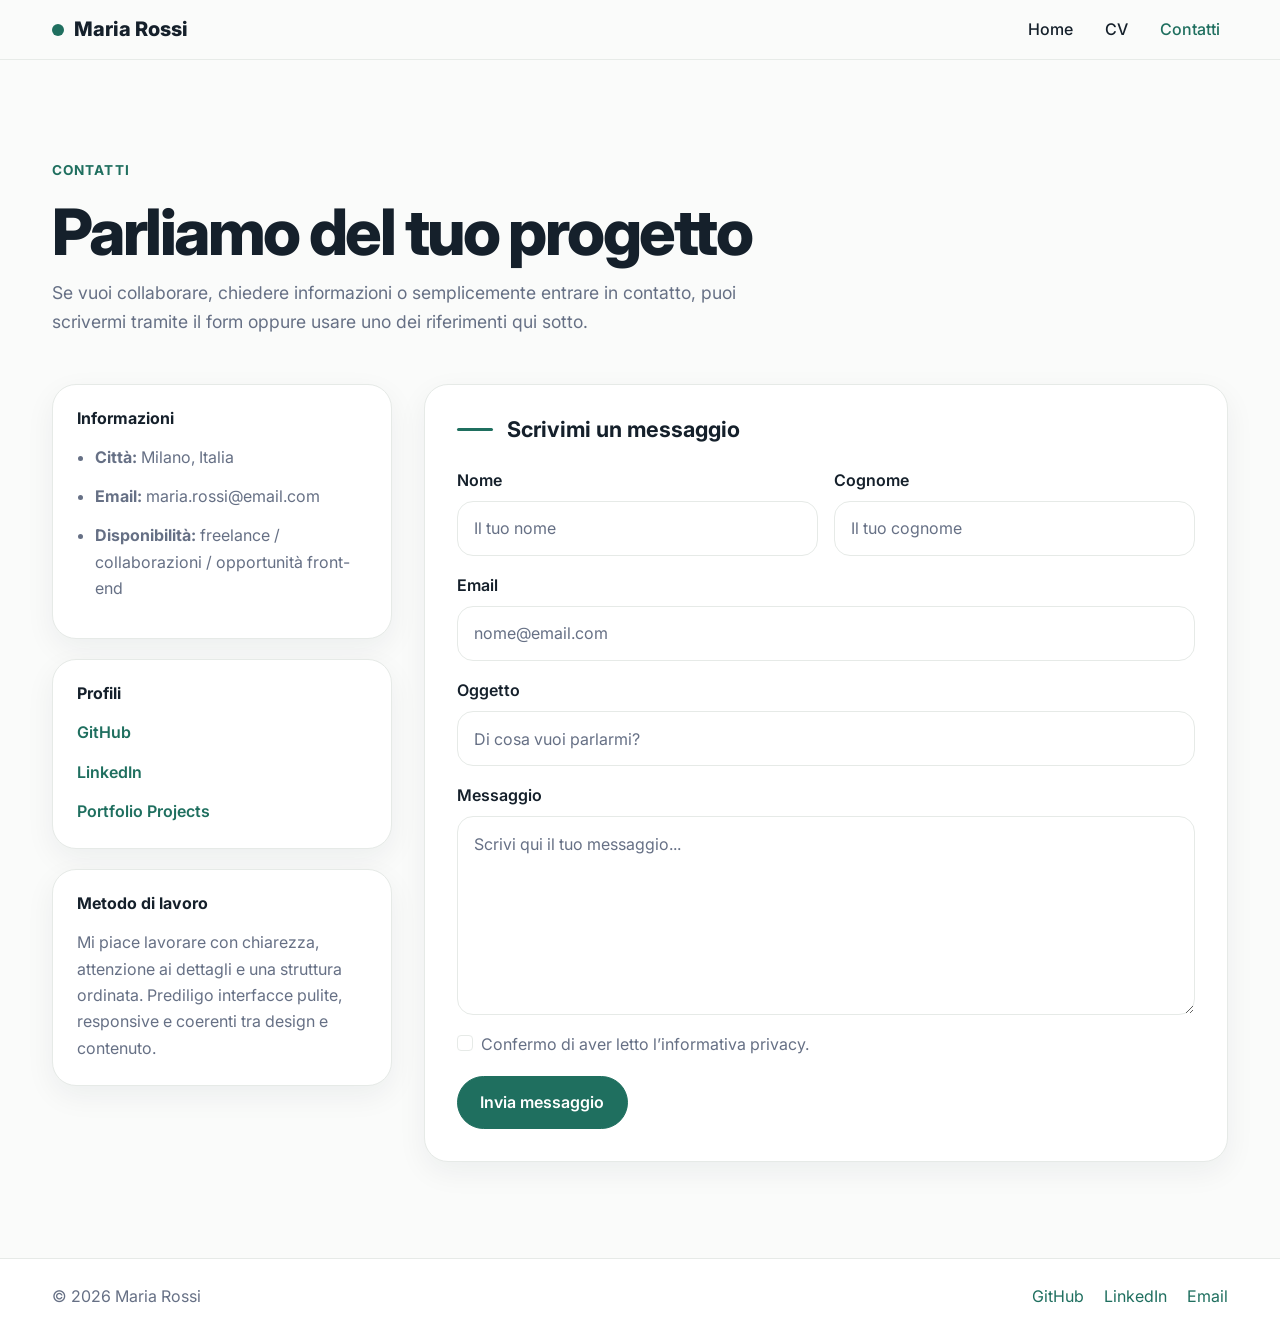
==== contatti.html @ 24f45745 "first commit" ====
<!DOCTYPE html>
<html lang="it">
<head>
  <meta charset="UTF-8" />
  <meta name="viewport" content="width=device-width, initial-scale=1.0" />

  <title>Maria Rossi | Contatti</title>
  <meta
    name="description"
    content="Contatta Maria Rossi, frontend developer specializzata in interfacce responsive, pulite e curate nei dettagli."
  />

  <link rel="icon" href="assets/icons/favicon.ico" />

  <!-- Font -->
  <link rel="preconnect" href="https://fonts.googleapis.com" />
  <link rel="preconnect" href="https://fonts.gstatic.com" crossorigin />
  <link
    href="https://fonts.googleapis.com/css2?family=Inter:wght@400;500;600;700;800&display=swap"
    rel="stylesheet"
  />

  <!-- Bootstrap -->
  <link
    href="https://cdn.jsdelivr.net/npm/bootstrap@5.3.3/dist/css/bootstrap.min.css"
    rel="stylesheet"
  />

  <link rel="stylesheet" href="assets/css/main.css" />
</head>
<body>

  <header>
    <nav class="navbar navbar-expand-lg sticky-top custom-navbar">
      <div class="container">
        <a class="navbar-brand brand-mark" href="index.html">
          <span class="brand-dot"></span>
          Maria Rossi
        </a>

        <button
          class="navbar-toggler"
          type="button"
          data-bs-toggle="collapse"
          data-bs-target="#mainNavbar"
          aria-controls="mainNavbar"
          aria-expanded="false"
          aria-label="Apri il menu"
        >
          <span class="navbar-toggler-icon"></span>
        </button>

        <div class="collapse navbar-collapse" id="mainNavbar">
          <ul class="navbar-nav ms-auto align-items-lg-center">
            <li class="nav-item">
              <a class="nav-link" href="index.html">Home</a>
            </li>
            <li class="nav-item">
              <a class="nav-link" href="cv.html">CV</a>
            </li>
            <li class="nav-item">
              <a class="nav-link active" href="contatti.html">Contatti</a>
            </li>
          </ul>
        </div>
      </div>
    </nav>
  </header>

  <main class="contact-page section-space">
    <div class="container">
      <div class="contact-intro">
        <span class="section-eyebrow">Contatti</span>
        <h1 class="contact-main-title mt-3">Parliamo del tuo progetto</h1>
        <p class="contact-subtitle">
          Se vuoi collaborare, chiedere informazioni o semplicemente entrare in contatto,
          puoi scrivermi tramite il form oppure usare uno dei riferimenti qui sotto.
        </p>
      </div>

      <div class="contact-layout">
        <!-- INFO -->
        <aside class="contact-sidebar">
          <section class="contact-card">
            <h2>Informazioni</h2>
            <ul class="contact-info-list">
              <li><strong>Città:</strong> Milano, Italia</li>
              <li><strong>Email:</strong> maria.rossi@email.com</li>
              <li><strong>Disponibilità:</strong> freelance / collaborazioni / opportunità front-end</li>
            </ul>
          </section>

          <section class="contact-card">
            <h2>Profili</h2>
            <div class="contact-links-list">
              <a href="#">GitHub</a>
              <a href="#">LinkedIn</a>
              <a href="#">Portfolio Projects</a>
            </div>
          </section>

          <section class="contact-card">
            <h2>Metodo di lavoro</h2>
            <p>
              Mi piace lavorare con chiarezza, attenzione ai dettagli e una struttura ordinata.
              Prediligo interfacce pulite, responsive e coerenti tra design e contenuto.
            </p>
          </section>
        </aside>

        <!-- FORM -->
        <section class="contact-form-card">
          <div class="contact-form-header">
            <span class="contact-form-line"></span>
            <h2>Scrivimi un messaggio</h2>
          </div>

          <form action="#" method="post" class="custom-contact-form">
            <div class="row g-3">
              <div class="col-12 col-md-6">
                <label for="nome" class="form-label">Nome</label>
                <input
                  type="text"
                  id="nome"
                  name="nome"
                  class="form-control custom-input"
                  placeholder="Il tuo nome"
                  required
                />
              </div>

              <div class="col-12 col-md-6">
                <label for="cognome" class="form-label">Cognome</label>
                <input
                  type="text"
                  id="cognome"
                  name="cognome"
                  class="form-control custom-input"
                  placeholder="Il tuo cognome"
                  required
                />
              </div>

              <div class="col-12">
                <label for="email" class="form-label">Email</label>
                <input
                  type="email"
                  id="email"
                  name="email"
                  class="form-control custom-input"
                  placeholder="nome@email.com"
                  required
                />
              </div>

              <div class="col-12">
                <label for="oggetto" class="form-label">Oggetto</label>
                <input
                  type="text"
                  id="oggetto"
                  name="oggetto"
                  class="form-control custom-input"
                  placeholder="Di cosa vuoi parlarmi?"
                />
              </div>

              <div class="col-12">
                <label for="messaggio" class="form-label">Messaggio</label>
                <textarea
                  id="messaggio"
                  name="messaggio"
                  rows="7"
                  class="form-control custom-input custom-textarea"
                  placeholder="Scrivi qui il tuo messaggio..."
                  required
                ></textarea>
              </div>

              <div class="col-12">
                <div class="form-check custom-check">
                  <input
                    class="form-check-input"
                    type="checkbox"
                    id="privacy"
                    required
                  />
                  <label class="form-check-label" for="privacy">
                    Confermo di aver letto l’informativa privacy.
                  </label>
                </div>
              </div>

              <div class="col-12">
                <button type="submit" class="btn btn-main">Invia messaggio</button>
              </div>
            </div>
          </form>
        </section>
      </div>
    </div>
  </main>

  <footer class="site-footer">
    <div class="container footer-inner">
      <p>© 2026 Maria Rossi</p>

      <div class="footer-links">
        <a href="#">GitHub</a>
        <a href="#">LinkedIn</a>
        <a href="contatti.html">Email</a>
      </div>
    </div>
  </footer>

  <script src="https://cdn.jsdelivr.net/npm/bootstrap@5.3.3/dist/js/bootstrap.bundle.min.js"></script>
</body>
</html>
---- assets/css/main.css ----
@charset "UTF-8";
html {
  scroll-behavior: smooth;
}

body {
  font-family: "Inter", Arial, Helvetica, sans-serif;
  background-color: #FAFBFA;
  color: #15202B;
  line-height: 1.65;
}

img {
  max-width: 100%;
  display: block;
}

a {
  color: #1F6F5F;
  text-decoration: none;
  transition: color 0.25s ease;
}

a:hover {
  color: #18584C;
}

.section-space {
  padding: 96px 0;
}

.section-heading {
  margin-bottom: 2.5rem;
}
.section-heading h2 {
  font-size: 2rem;
  font-weight: 700;
  margin-bottom: 0.75rem;
  letter-spacing: -0.02em;
}
.section-heading p {
  margin: 0;
  max-width: 700px;
  color: #667085;
}

.section-eyebrow,
.section-kicker {
  display: inline-block;
  font-size: 0.85rem;
  font-weight: 700;
  letter-spacing: 0.08em;
  text-transform: uppercase;
  color: #1F6F5F;
}

.text-block p {
  margin-bottom: 1.25rem;
  color: #667085;
  font-size: 1.05rem;
}

.text-highlight {
  color: #15202B;
  font-weight: 500;
}

.container {
  max-width: 1200px;
}

.custom-navbar {
  background: rgba(250, 251, 250, 0.88);
  backdrop-filter: blur(10px);
  border-bottom: 1px solid rgba(230, 234, 231, 0.9);
}

.navbar-brand.brand-mark {
  display: inline-flex;
  align-items: center;
  gap: 0.65rem;
  font-weight: 800;
  color: #15202B;
}

.brand-dot {
  width: 12px;
  height: 12px;
  border-radius: 50%;
  background-color: #1F6F5F;
  display: inline-block;
}

.navbar-nav .nav-link {
  color: #15202B;
  font-weight: 500;
  margin-left: 1rem;
}

.navbar-nav .nav-link.active,
.navbar-nav .nav-link:hover {
  color: #1F6F5F;
}

.site-footer {
  border-top: 1px solid #E6EAE7;
  background-color: #FFFFFF;
  padding: 1.5rem 0;
}

.footer-inner {
  display: flex;
  justify-content: space-between;
  align-items: center;
  gap: 1rem;
}
.footer-inner p {
  margin: 0;
  color: #667085;
}

.footer-links {
  display: flex;
  gap: 1.25rem;
}

.btn-main,
.btn-ghost {
  display: inline-flex;
  align-items: center;
  justify-content: center;
  min-height: 48px;
  padding: 0.85rem 1.4rem;
  border-radius: 999px;
  font-weight: 600;
  transition: all 0.25s ease;
}

.btn-main {
  background-color: #1F6F5F;
  color: #ffffff;
  border: 1px solid #1F6F5F;
}

.btn-main:hover {
  background-color: #18584C;
  border-color: #18584C;
  color: #ffffff;
}

.btn-ghost {
  background-color: transparent;
  color: #15202B;
  border: 1px solid #E6EAE7;
}

.btn-ghost:hover {
  border-color: #1F6F5F;
  color: #1F6F5F;
}

.skill-pill {
  display: inline-flex;
  align-items: center;
  padding: 0.45rem 0.9rem;
  border-radius: 999px;
  background-color: #EEF5F2;
  color: #18584C;
  font-size: 0.92rem;
  font-weight: 600;
}

.feature-card {
  background-color: #FFFFFF;
  border: 1px solid #E6EAE7;
  border-radius: 24px;
  box-shadow: 0 10px 30px rgba(21, 32, 43, 0.06);
  padding: 2rem;
}
.feature-card h3 {
  font-size: 1.15rem;
  margin-bottom: 1.25rem;
}

.feature-list {
  margin: 0;
  padding-left: 1.2rem;
}
.feature-list li {
  margin-bottom: 0.85rem;
  color: #667085;
}

.project-card {
  background-color: #FFFFFF;
  border: 1px solid #E6EAE7;
  border-radius: 24px;
  overflow: hidden;
  box-shadow: 0 10px 30px rgba(21, 32, 43, 0.06);
  transition: transform 0.3s ease, box-shadow 0.3s ease, border-color 0.3s ease;
  display: flex;
  flex-direction: column;
  height: 100%;
}

.project-card:hover {
  transform: translateY(-6px);
  box-shadow: 0 16px 40px rgba(21, 32, 43, 0.1);
  border-color: rgba(31, 111, 95, 0.28);
}

.project-image-wrap {
  aspect-ratio: 16/10;
  overflow: hidden;
  background-color: #f3f5f3;
}

.project-image-wrap--soft {
  background: linear-gradient(180deg, #e8e4d3 0%, #f2f0e6 100%);
}

.project-image {
  width: 100%;
  height: 100%;
  -o-object-fit: cover;
     object-fit: cover;
  transition: transform 0.4s ease;
  display: block;
}

.project-image--contain {
  -o-object-fit: contain;
     object-fit: contain;
  padding: 1.5rem;
}

.project-card:hover .project-image {
  transform: scale(1.04);
}

.project-content {
  padding: 1.5rem;
  display: flex;
  flex-direction: column;
  flex: 1;
  gap: 1.25rem;
}

.project-top {
  display: flex;
  flex-direction: column;
  gap: 0.75rem;
}

.project-bottom {
  margin-top: auto;
  display: flex;
  flex-direction: column;
  gap: 1rem;
}

.project-label {
  margin-bottom: 0;
  font-size: 0.85rem;
  font-weight: 700;
  letter-spacing: 0.06em;
  text-transform: uppercase;
  color: #1F6F5F;
}

.project-content h3 {
  font-size: 1.35rem;
  line-height: 1.25;
  margin-bottom: 0;
}

.project-text {
  color: #667085;
  margin-bottom: 0;
  line-height: 1.7;
}

.project-tags {
  display: flex;
  flex-wrap: wrap;
  gap: 0.6rem;
}
.project-tags span {
  display: inline-flex;
  align-items: center;
  padding: 0.42rem 0.78rem;
  border-radius: 999px;
  background-color: #EEF5F2;
  color: #18584C;
  font-size: 0.85rem;
  font-weight: 600;
}

.project-card {
  background-color: #FFFFFF;
  border: 1px solid #E6EAE7;
  border-radius: 24px;
  overflow: hidden;
  box-shadow: 0 10px 30px rgba(21, 32, 43, 0.06);
  transition: transform 0.3s ease, box-shadow 0.3s ease, border-color 0.3s ease;
  display: flex;
  flex-direction: column;
  height: 100%;
}

.project-card:hover {
  transform: translateY(-6px);
  box-shadow: 0 16px 40px rgba(21, 32, 43, 0.1);
  border-color: rgba(31, 111, 95, 0.28);
}

.project-image-wrap {
  aspect-ratio: 16/10;
  overflow: hidden;
  background-color: #f3f5f3;
}

.project-image-wrap--soft {
  background: linear-gradient(180deg, #e8e4d3 0%, #f2f0e6 100%);
}

.project-image {
  width: 100%;
  height: 100%;
  -o-object-fit: cover;
     object-fit: cover;
  transition: transform 0.4s ease;
  display: block;
}

.project-image--contain {
  -o-object-fit: contain;
     object-fit: contain;
  padding: 1.5rem;
}

.project-card:hover .project-image {
  transform: scale(1.04);
}

.project-content {
  padding: 1.5rem;
  display: flex;
  flex-direction: column;
  flex: 1;
  gap: 1.25rem;
}

.project-top {
  display: flex;
  flex-direction: column;
  gap: 0.75rem;
}

.project-bottom {
  margin-top: auto;
  display: flex;
  flex-direction: column;
  gap: 1rem;
}

.project-label {
  margin-bottom: 0;
  font-size: 0.85rem;
  font-weight: 700;
  letter-spacing: 0.06em;
  text-transform: uppercase;
  color: #1F6F5F;
}

.project-content h3 {
  font-size: 1.35rem;
  line-height: 1.25;
  margin-bottom: 0;
}

.project-text {
  color: #667085;
  margin-bottom: 0;
  line-height: 1.7;
}

.project-tags {
  display: flex;
  flex-wrap: wrap;
  gap: 0.6rem;
}
.project-tags span {
  display: inline-flex;
  align-items: center;
  padding: 0.42rem 0.78rem;
  border-radius: 999px;
  background-color: #EEF5F2;
  color: #18584C;
  font-size: 0.85rem;
  font-weight: 600;
}

.project-links {
  display: flex;
  align-items: center;
  gap: 1rem;
}
.project-links a {
  font-weight: 700;
  position: relative;
}
.project-links a::after {
  content: "→";
  margin-left: 0.45rem;
  transition: transform 0.25s ease;
  display: inline-block;
}
.project-links a:hover::after {
  transform: translateX(3px);
}

.hero {
  position: relative;
  overflow: hidden;
}

.hero-title {
  max-width: 700px;
  font-size: clamp(2.5rem, 5vw, 4.5rem);
  line-height: 1.05;
  font-weight: 800;
  letter-spacing: -0.04em;
  margin-bottom: 0;
}

.hero-text {
  max-width: 640px;
  font-size: 1.1rem;
  color: #667085;
}

.hero-actions {
  display: flex;
  flex-wrap: wrap;
  gap: 1rem;
}

.hero-tags {
  display: flex;
  flex-wrap: wrap;
  gap: 0.75rem;
}

.hero-visual {
  position: relative;
  display: flex;
  justify-content: center;
  align-items: center;
  min-height: 420px;
  padding: 1.5rem;
}

.hero-image {
  position: relative;
  z-index: 1;
  width: min(100%, 360px);
  border-radius: 32px;
  -o-object-fit: cover;
     object-fit: cover;
  box-shadow: 0 16px 40px rgba(21, 32, 43, 0.1);
  border: 1px solid rgba(230, 234, 231, 0.9);
}

.about {
  background-color: #FFFFFF;
}

.projects {
  background-color: #FAFBFA;
}

.projects-grid {
  display: grid;
  grid-template-columns: 1fr;
  gap: 1.5rem;
}

@media (min-width: 768px) {
  .projects-grid {
    grid-template-columns: repeat(2, minmax(0, 1fr));
  }
}
@media (max-width: 991.98px) {
  .section-space {
    padding: 72px 0;
  }
  .navbar-nav .nav-link {
    margin-left: 0;
  }
  .footer-inner {
    flex-direction: column;
    align-items: flex-start;
  }
}
@media (max-width: 767.98px) {
  .hero-title {
    font-size: 2.4rem;
  }
  .hero-visual {
    min-height: auto;
  }
  .hero-image {
    width: min(100%, 300px);
  }
}
.cv-page-wrapper {
  background-color: #FAFBFA;
}

.cv-intro {
  margin-bottom: 3rem;
  max-width: 760px;
}

.cv-main-title {
  font-size: clamp(2.4rem, 5vw, 4rem);
  line-height: 1.05;
  font-weight: 800;
  letter-spacing: -0.04em;
  margin-bottom: 0.75rem;
}

.cv-subtitle {
  font-size: 1.1rem;
  color: #667085;
  max-width: 700px;
  margin-bottom: 0;
}

.cv-layout {
  display: grid;
  grid-template-columns: 320px minmax(0, 1fr);
  gap: 2rem;
  align-items: start;
}

.cv-sidebar {
  position: sticky;
  top: 100px;
  display: flex;
  flex-direction: column;
  gap: 1.25rem;
}

.cv-card {
  background-color: #FFFFFF;
  border: 1px solid #E6EAE7;
  border-radius: 24px;
  box-shadow: 0 10px 30px rgba(21, 32, 43, 0.06);
  padding: 1.5rem;
}
.cv-card h2 {
  font-size: 1rem;
  font-weight: 700;
  margin-bottom: 1rem;
  color: #15202B;
}

.cv-info-list {
  margin: 0;
  padding-left: 1.1rem;
}
.cv-info-list li {
  color: #667085;
  margin-bottom: 0.7rem;
}

.cv-tag-list {
  display: flex;
  flex-wrap: wrap;
  gap: 0.6rem;
}
.cv-tag-list span {
  display: inline-flex;
  align-items: center;
  padding: 0.45rem 0.8rem;
  border-radius: 999px;
  background-color: #EEF5F2;
  color: #18584C;
  font-size: 0.86rem;
  font-weight: 600;
}

.cv-content {
  display: flex;
  flex-direction: column;
  gap: 2rem;
}

.cv-section-block {
  background-color: #FFFFFF;
  border: 1px solid #E6EAE7;
  border-radius: 24px;
  box-shadow: 0 10px 30px rgba(21, 32, 43, 0.06);
  padding: 2rem;
}
.cv-section-block p:last-child {
  margin-bottom: 0;
}

.cv-section-heading {
  display: flex;
  align-items: center;
  gap: 0.85rem;
  margin-bottom: 1.5rem;
}
.cv-section-heading h2 {
  margin: 0;
  font-size: 1.35rem;
  font-weight: 700;
}

.cv-section-line {
  width: 36px;
  height: 3px;
  border-radius: 999px;
  background-color: #1F6F5F;
  flex-shrink: 0;
}

.cv-entry + .cv-entry {
  margin-top: 1.75rem;
  padding-top: 1.75rem;
  border-top: 1px solid #E6EAE7;
}

.cv-entry-header {
  display: flex;
  justify-content: space-between;
  align-items: flex-start;
  gap: 1rem;
  margin-bottom: 0.75rem;
}
.cv-entry-header h3 {
  font-size: 1.08rem;
  margin-bottom: 0.25rem;
}

.cv-entry-place {
  margin: 0;
  color: #667085;
  font-weight: 500;
}

.cv-entry-date {
  display: inline-flex;
  align-items: center;
  white-space: nowrap;
  font-size: 0.88rem;
  font-weight: 700;
  color: #18584C;
  background-color: #EEF5F2;
  padding: 0.4rem 0.75rem;
  border-radius: 999px;
}

.cv-strengths-grid {
  display: grid;
  grid-template-columns: repeat(2, minmax(0, 1fr));
  gap: 1rem;
}

.cv-strength-card {
  border: 1px solid #E6EAE7;
  border-radius: 16px;
  background-color: #FAFBFA;
  padding: 1.25rem;
}
.cv-strength-card h3 {
  font-size: 1rem;
  margin-bottom: 0.55rem;
}
.cv-strength-card p {
  margin: 0;
  color: #667085;
}

@media (max-width: 991.98px) {
  .cv-layout {
    grid-template-columns: 1fr;
  }
  .cv-sidebar {
    position: static;
  }
}
@media (max-width: 767.98px) {
  .cv-section-block,
  .cv-card {
    padding: 1.25rem;
  }
  .cv-entry-header {
    flex-direction: column;
  }
  .cv-strengths-grid {
    grid-template-columns: 1fr;
  }
}
.contact-page {
  background-color: #FAFBFA;
}

.contact-intro {
  max-width: 760px;
  margin-bottom: 3rem;
}

.contact-main-title {
  font-size: clamp(2.4rem, 5vw, 4rem);
  line-height: 1.05;
  font-weight: 800;
  letter-spacing: -0.04em;
  margin-bottom: 0.75rem;
}

.contact-subtitle {
  font-size: 1.1rem;
  color: #667085;
  margin-bottom: 0;
  max-width: 700px;
}

.contact-layout {
  display: grid;
  grid-template-columns: 340px minmax(0, 1fr);
  gap: 2rem;
  align-items: start;
}

.contact-sidebar {
  display: flex;
  flex-direction: column;
  gap: 1.25rem;
}

.contact-card,
.contact-form-card {
  background-color: #FFFFFF;
  border: 1px solid #E6EAE7;
  border-radius: 24px;
  box-shadow: 0 10px 30px rgba(21, 32, 43, 0.06);
}

.contact-card {
  padding: 1.5rem;
}
.contact-card h2 {
  font-size: 1rem;
  font-weight: 700;
  margin-bottom: 1rem;
}
.contact-card p:last-child {
  margin-bottom: 0;
  color: #667085;
}

.contact-info-list {
  margin: 0;
  padding-left: 1.1rem;
}
.contact-info-list li {
  margin-bottom: 0.8rem;
  color: #667085;
}

.contact-links-list {
  display: flex;
  flex-direction: column;
  gap: 0.8rem;
}
.contact-links-list a {
  font-weight: 600;
  color: #1F6F5F;
}

.contact-form-card {
  padding: 2rem;
}

.contact-form-header {
  display: flex;
  align-items: center;
  gap: 0.85rem;
  margin-bottom: 1.5rem;
}
.contact-form-header h2 {
  margin: 0;
  font-size: 1.35rem;
  font-weight: 700;
}

.contact-form-line {
  width: 36px;
  height: 3px;
  border-radius: 999px;
  background-color: #1F6F5F;
  flex-shrink: 0;
}

.custom-contact-form .form-label {
  font-weight: 600;
  color: #15202B;
  margin-bottom: 0.5rem;
}

.custom-input {
  min-height: 52px;
  border-radius: 16px;
  border: 1px solid #E6EAE7;
  background-color: #FFFFFF;
  color: #15202B;
  padding: 0.9rem 1rem;
  transition: border-color 0.25s ease, box-shadow 0.25s ease;
}
.custom-input::-moz-placeholder {
  color: #667085;
}
.custom-input::placeholder {
  color: #667085;
}
.custom-input:focus {
  border-color: rgba(31, 111, 95, 0.55);
  box-shadow: 0 0 0 4px rgba(31, 111, 95, 0.1);
}

.custom-textarea {
  min-height: 180px;
  resize: vertical;
}

.custom-check .form-check-input {
  border-color: #E6EAE7;
}
.custom-check .form-check-input:checked {
  background-color: #1F6F5F;
  border-color: #1F6F5F;
}
.custom-check .form-check-input:focus {
  box-shadow: 0 0 0 4px rgba(31, 111, 95, 0.1);
}
.custom-check .form-check-label {
  color: #667085;
}

@media (max-width: 991.98px) {
  .contact-layout {
    grid-template-columns: 1fr;
  }
}
@media (max-width: 767.98px) {
  .contact-form-card,
  .contact-card {
    padding: 1.25rem;
  }
}
.cv-hero-tags {
  display: flex;
  flex-wrap: wrap;
  gap: 0.75rem;
}
.cv-hero-tags span {
  display: inline-flex;
  align-items: center;
  padding: 0.5rem 0.9rem;
  border-radius: 999px;
  background-color: #EEF5F2;
  color: #18584C;
  font-size: 0.9rem;
  font-weight: 600;
}

.cv-entry-summary {
  color: #15202B;
  font-weight: 500;
  margin-bottom: 0.9rem;
}

.cv-bullet-list {
  margin: 0;
  padding-left: 1.2rem;
}
.cv-bullet-list li {
  color: #667085;
  margin-bottom: 0.65rem;
}

.projects {
  background-color: #FAFBFA;
}

.projects-heading {
  max-width: 760px;
}

.projects-shell {
  max-width: 980px;
  margin: 0 auto;
}

.projects-group + .projects-group {
  margin-top: 4rem;
}

.projects-group-heading {
  margin-bottom: 1.5rem;
}
.projects-group-heading h3 {
  font-size: 1.2rem;
  font-weight: 700;
  color: #15202B;
  margin: 0;
}

.projects-grid {
  display: grid;
  grid-template-columns: 1fr;
  gap: 2rem;
}

@media (min-width: 768px) {
  .projects-grid {
    grid-template-columns: repeat(2, minmax(0, 1fr));
  }
}
@media (max-width: 991.98px) {
  .projects-shell {
    max-width: 100%;
  }
  .projects-group + .projects-group {
    margin-top: 3rem;
  }
}/*# sourceMappingURL=main.css.map */
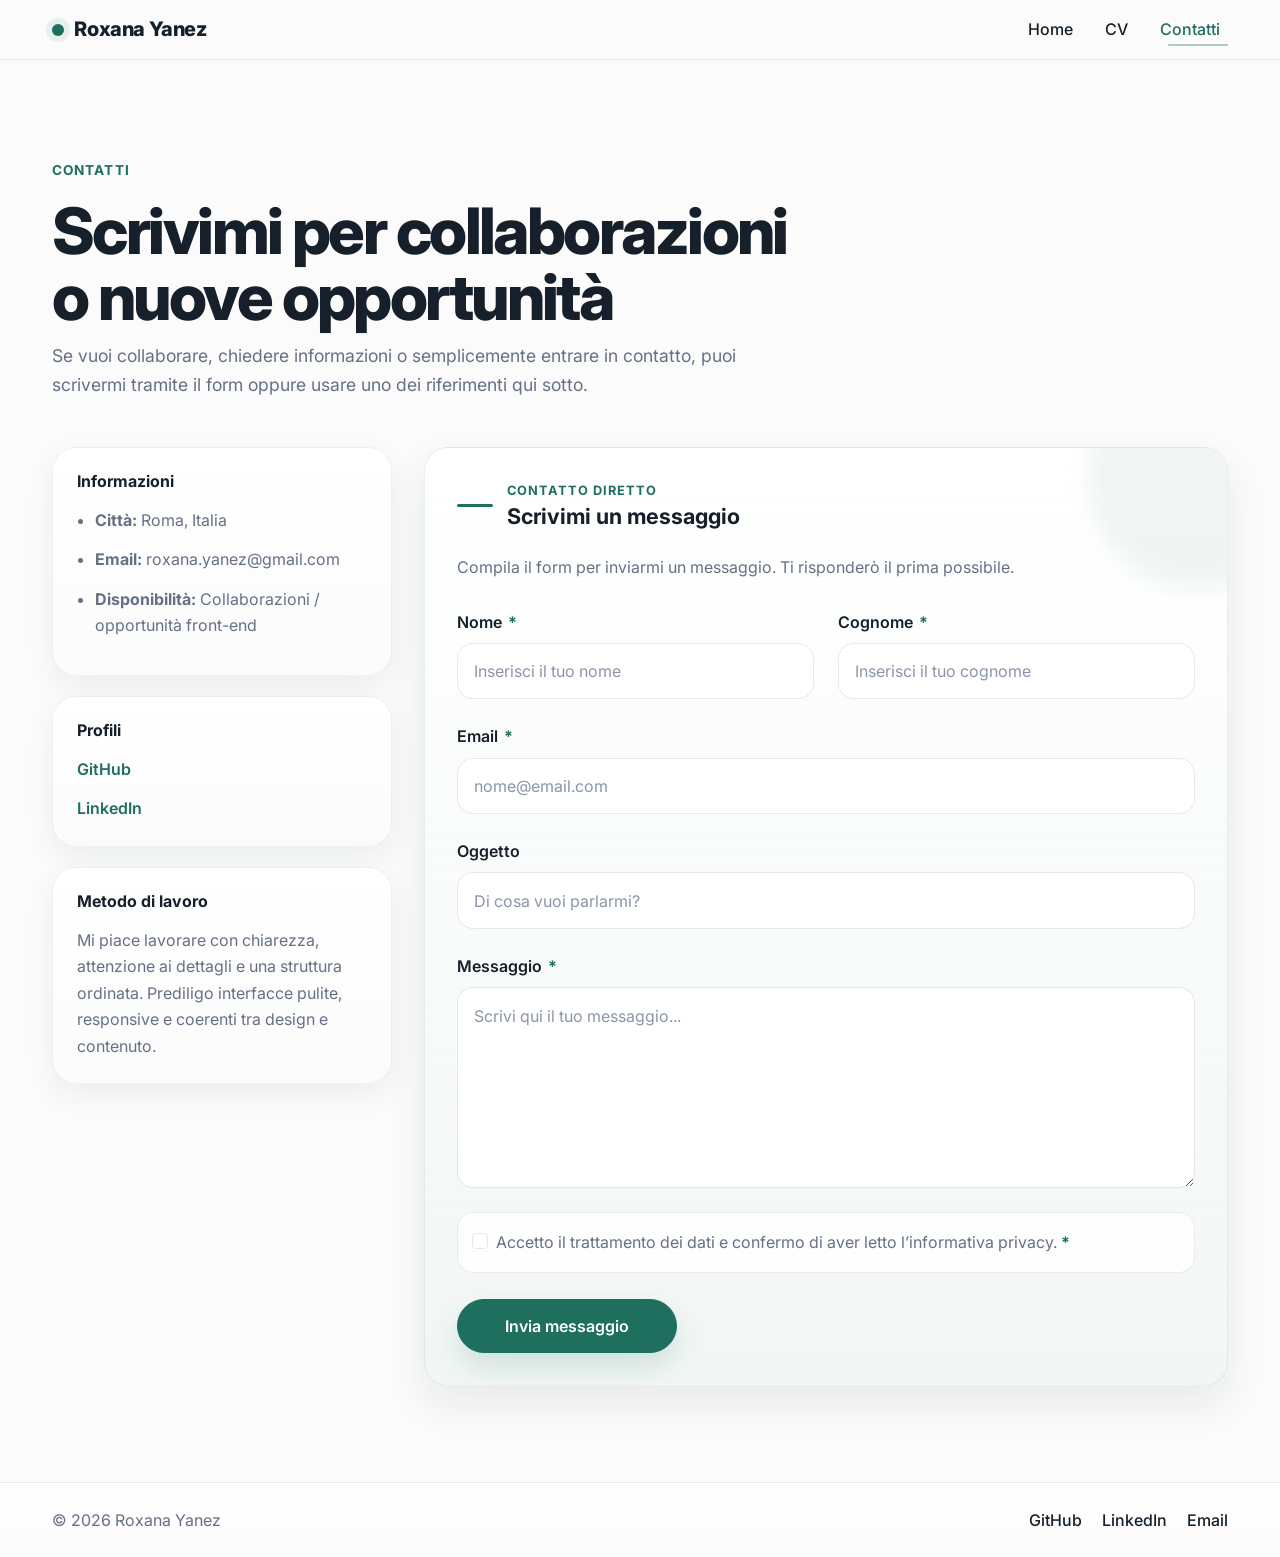
==== commit 97d93965: "fix cv" ====
--- a/contatti.html
+++ b/contatti.html
@@ -1,33 +1,27 @@
 <!DOCTYPE html>
 <html lang="it">
+
 <head>
   <meta charset="UTF-8" />
   <meta name="viewport" content="width=device-width, initial-scale=1.0" />
 
-  <title>Maria Rossi | Contatti</title>
-  <meta
-    name="description"
-    content="Contatta Maria Rossi, frontend developer specializzata in interfacce responsive, pulite e curate nei dettagli."
-  />
+  <title>Roxana Yanez | Contatti</title>
+  <meta name="description"
+    content="Contatta Roxana Yanez, frontend developer specializzata in interfacce responsive, pulite e curate nei dettagli." />
 
   <link rel="icon" href="assets/icons/favicon.ico" />
 
   <!-- Font -->
   <link rel="preconnect" href="https://fonts.googleapis.com" />
   <link rel="preconnect" href="https://fonts.gstatic.com" crossorigin />
-  <link
-    href="https://fonts.googleapis.com/css2?family=Inter:wght@400;500;600;700;800&display=swap"
-    rel="stylesheet"
-  />
+  <link href="https://fonts.googleapis.com/css2?family=Inter:wght@400;500;600;700;800&display=swap" rel="stylesheet" />
 
   <!-- Bootstrap -->
-  <link
-    href="https://cdn.jsdelivr.net/npm/bootstrap@5.3.3/dist/css/bootstrap.min.css"
-    rel="stylesheet"
-  />
+  <link href="https://cdn.jsdelivr.net/npm/bootstrap@5.3.3/dist/css/bootstrap.min.css" rel="stylesheet" />
 
   <link rel="stylesheet" href="assets/css/main.css" />
 </head>
+
 <body>
 
   <header>
@@ -35,18 +29,11 @@
       <div class="container">
         <a class="navbar-brand brand-mark" href="index.html">
           <span class="brand-dot"></span>
-          Maria Rossi
+          Roxana Yanez
         </a>
 
-        <button
-          class="navbar-toggler"
-          type="button"
-          data-bs-toggle="collapse"
-          data-bs-target="#mainNavbar"
-          aria-controls="mainNavbar"
-          aria-expanded="false"
-          aria-label="Apri il menu"
-        >
+        <button class="navbar-toggler" type="button" data-bs-toggle="collapse" data-bs-target="#mainNavbar"
+          aria-controls="mainNavbar" aria-expanded="false" aria-label="Apri il menu">
           <span class="navbar-toggler-icon"></span>
         </button>
 
@@ -71,7 +58,7 @@
     <div class="container">
       <div class="contact-intro">
         <span class="section-eyebrow">Contatti</span>
-        <h1 class="contact-main-title mt-3">Parliamo del tuo progetto</h1>
+        <h1 class="contact-main-title mt-3">Scrivimi per collaborazioni o nuove opportunità</h1>
         <p class="contact-subtitle">
           Se vuoi collaborare, chiedere informazioni o semplicemente entrare in contatto,
           puoi scrivermi tramite il form oppure usare uno dei riferimenti qui sotto.
@@ -84,18 +71,17 @@
           <section class="contact-card">
             <h2>Informazioni</h2>
             <ul class="contact-info-list">
-              <li><strong>Città:</strong> Milano, Italia</li>
-              <li><strong>Email:</strong> maria.rossi@email.com</li>
-              <li><strong>Disponibilità:</strong> freelance / collaborazioni / opportunità front-end</li>
+              <li><strong>Città:</strong> Roma, Italia</li>
+              <li><strong>Email:</strong> roxana.yanez@gmail.com</li>
+              <li><strong>Disponibilità:</strong> Collaborazioni / opportunità front-end</li>
             </ul>
           </section>
 
           <section class="contact-card">
             <h2>Profili</h2>
             <div class="contact-links-list">
-              <a href="#">GitHub</a>
-              <a href="#">LinkedIn</a>
-              <a href="#">Portfolio Projects</a>
+              <a href="https://github.com/Roxy-ya?tab=repositories" target="_blank" rel="noopener noreferrer">GitHub</a>
+              <a href="https://www.linkedin.com/in/roxanayanez/" target="_blank" rel="noopener noreferrer">LinkedIn</a>
             </div>
           </section>
 
@@ -109,109 +95,98 @@
         </aside>
 
         <!-- FORM -->
-        <section class="contact-form-card">
+
+        <section class="contact-form-card contact-form-card--premium">
           <div class="contact-form-header">
             <span class="contact-form-line"></span>
-            <h2>Scrivimi un messaggio</h2>
+            <div>
+              <p class="contact-form-eyebrow">Contatto diretto</p>
+              <h2>Scrivimi un messaggio</h2>
+            </div>
           </div>
 
-          <form action="#" method="post" class="custom-contact-form">
-            <div class="row g-3">
+          <p class="contact-form-intro">
+            Compila il form per inviarmi un messaggio. Ti risponderò il prima possibile.
+          </p>
+
+          <form action="mailto:tuamail@example.com?subject=Contatto%20dal%20portfolio" method="POST"
+            enctype="text/plain" class="custom-contact-form">
+            <div class="row g-4">
               <div class="col-12 col-md-6">
-                <label for="nome" class="form-label">Nome</label>
-                <input
-                  type="text"
-                  id="nome"
-                  name="nome"
-                  class="form-control custom-input"
-                  placeholder="Il tuo nome"
-                  required
-                />
+                <label for="nome" class="form-label form-label-premium">
+                  Nome <span>*</span>
+                </label>
+                <input type="text" id="nome" name="Nome" class="form-control custom-input"
+                  placeholder="Inserisci il tuo nome" required />
               </div>
 
               <div class="col-12 col-md-6">
-                <label for="cognome" class="form-label">Cognome</label>
-                <input
-                  type="text"
-                  id="cognome"
-                  name="cognome"
-                  class="form-control custom-input"
-                  placeholder="Il tuo cognome"
-                  required
-                />
+                <label for="cognome" class="form-label form-label-premium">
+                  Cognome <span>*</span>
+                </label>
+                <input type="text" id="cognome" name="Cognome" class="form-control custom-input"
+                  placeholder="Inserisci il tuo cognome" required />
               </div>
 
               <div class="col-12">
-                <label for="email" class="form-label">Email</label>
-                <input
-                  type="email"
-                  id="email"
-                  name="email"
-                  class="form-control custom-input"
-                  placeholder="nome@email.com"
-                  required
-                />
+                <label for="email" class="form-label form-label-premium">
+                  Email <span>*</span>
+                </label>
+                <input type="email" id="email" name="Email" class="form-control custom-input"
+                  placeholder="nome@email.com" required />
               </div>
 
               <div class="col-12">
-                <label for="oggetto" class="form-label">Oggetto</label>
-                <input
-                  type="text"
-                  id="oggetto"
-                  name="oggetto"
-                  class="form-control custom-input"
-                  placeholder="Di cosa vuoi parlarmi?"
-                />
+                <label for="oggetto" class="form-label form-label-premium">
+                  Oggetto
+                </label>
+                <input type="text" id="oggetto" name="Oggetto" class="form-control custom-input"
+                  placeholder="Di cosa vuoi parlarmi?" />
               </div>
 
               <div class="col-12">
-                <label for="messaggio" class="form-label">Messaggio</label>
-                <textarea
-                  id="messaggio"
-                  name="messaggio"
-                  rows="7"
-                  class="form-control custom-input custom-textarea"
-                  placeholder="Scrivi qui il tuo messaggio..."
-                  required
-                ></textarea>
+                <label for="messaggio" class="form-label form-label-premium">
+                  Messaggio <span>*</span>
+                </label>
+                <textarea id="messaggio" name="Messaggio" rows="7" class="form-control custom-input custom-textarea"
+                  placeholder="Scrivi qui il tuo messaggio..." required></textarea>
               </div>
 
               <div class="col-12">
-                <div class="form-check custom-check">
-                  <input
-                    class="form-check-input"
-                    type="checkbox"
-                    id="privacy"
-                    required
-                  />
+                <div class="form-check custom-check premium-check">
+                  <input class="form-check-input" type="checkbox" id="privacy" required />
                   <label class="form-check-label" for="privacy">
-                    Confermo di aver letto l’informativa privacy.
+                    Accetto il trattamento dei dati e confermo di aver letto l’informativa privacy. <span>*</span>
                   </label>
                 </div>
               </div>
 
               <div class="col-12">
-                <button type="submit" class="btn btn-main">Invia messaggio</button>
+                <button type="submit" class="btn btn-main btn-form-submit">
+                  Invia messaggio
+                </button>
               </div>
             </div>
           </form>
         </section>
+
       </div>
     </div>
   </main>
 
   <footer class="site-footer">
     <div class="container footer-inner">
-      <p>© 2026 Maria Rossi</p>
+      <p>© 2026 Roxana Yanez</p>
 
       <div class="footer-links">
-        <a href="#">GitHub</a>
-        <a href="#">LinkedIn</a>
-        <a href="contatti.html">Email</a>
+        <a href="https://github.com/Roxy-ya?tab=repositories" target="_blank" rel="noopener noreferrer">GitHub</a>
+        <a href="https://www.linkedin.com/in/roxanayanez/" target="_blank" rel="noopener noreferrer">LinkedIn</a>
+        <a href="mailto:roxana.yanez@gmail.com">Email</a>
       </div>
     </div>
   </footer>
 
   <script src="https://cdn.jsdelivr.net/npm/bootstrap@5.3.3/dist/js/bootstrap.bundle.min.js"></script>
 </body>
+
 </html>
--- a/assets/css/main.css
+++ b/assets/css/main.css
@@ -8,6 +8,19 @@
   background-color: #FAFBFA;
   color: #15202B;
   line-height: 1.65;
+  text-rendering: optimizeLegibility;
+  -webkit-font-smoothing: antialiased;
+  -moz-osx-font-smoothing: grayscale;
+}
+
+::-moz-selection {
+  background-color: rgba(31, 111, 95, 0.16);
+  color: #15202B;
+}
+
+::selection {
+  background-color: rgba(31, 111, 95, 0.16);
+  color: #15202B;
 }
 
 img {
@@ -25,6 +38,18 @@
   color: #18584C;
 }
 
+button,
+input,
+textarea,
+select {
+  font: inherit;
+}
+
+:focus-visible {
+  outline: 3px solid rgba(31, 111, 95, 0.22);
+  outline-offset: 3px;
+}
+
 .section-space {
   padding: 96px 0;
 }
@@ -37,6 +62,7 @@
   font-weight: 700;
   margin-bottom: 0.75rem;
   letter-spacing: -0.02em;
+  line-height: 1.15;
 }
 .section-heading p {
   margin: 0;
@@ -72,7 +98,9 @@
 .custom-navbar {
   background: rgba(250, 251, 250, 0.88);
   backdrop-filter: blur(10px);
+  -webkit-backdrop-filter: blur(10px);
   border-bottom: 1px solid rgba(230, 234, 231, 0.9);
+  transition: background-color 0.25s ease, border-color 0.25s ease;
 }
 
 .navbar-brand.brand-mark {
@@ -81,6 +109,7 @@
   gap: 0.65rem;
   font-weight: 800;
   color: #15202B;
+  letter-spacing: -0.02em;
 }
 
 .brand-dot {
@@ -89,12 +118,15 @@
   border-radius: 50%;
   background-color: #1F6F5F;
   display: inline-block;
+  box-shadow: 0 0 0 6px rgba(31, 111, 95, 0.08);
 }
 
 .navbar-nav .nav-link {
   color: #15202B;
   font-weight: 500;
   margin-left: 1rem;
+  position: relative;
+  transition: color 0.25s ease;
 }
 
 .navbar-nav .nav-link.active,
@@ -102,9 +134,21 @@
   color: #1F6F5F;
 }
 
+.navbar-nav .nav-link.active::after,
+.navbar-nav .nav-link:hover::after {
+  content: "";
+  position: absolute;
+  left: 1rem;
+  right: 0;
+  bottom: 0.3rem;
+  height: 2px;
+  border-radius: 999px;
+  background-color: rgba(31, 111, 95, 0.35);
+}
+
 .site-footer {
-  border-top: 1px solid #E6EAE7;
-  background-color: #FFFFFF;
+  border-top: 1px solid rgba(230, 234, 231, 0.95);
+  background: linear-gradient(180deg, rgba(255, 255, 255, 0.98) 0%, rgba(250, 251, 250, 0.98) 100%);
   padding: 1.5rem 0;
 }
 
@@ -121,7 +165,16 @@
 
 .footer-links {
   display: flex;
+  flex-wrap: wrap;
   gap: 1.25rem;
+}
+.footer-links a {
+  color: #15202B;
+  font-weight: 500;
+  transition: color 0.25s ease;
+}
+.footer-links a:hover {
+  color: #1F6F5F;
 }
 
 .btn-main,
@@ -171,7 +224,7 @@
 }
 
 .feature-card {
-  background-color: #FFFFFF;
+  background-color: rgba(255, 255, 255, 0.94);
   border: 1px solid #E6EAE7;
   border-radius: 24px;
   box-shadow: 0 10px 30px rgba(21, 32, 43, 0.06);
@@ -179,7 +232,27 @@
 }
 .feature-card h3 {
   font-size: 1.15rem;
+  margin-bottom: 0;
+}
+
+.feature-card--accent {
+  background: linear-gradient(180deg, rgba(238, 245, 242, 0.78) 0%, rgba(255, 255, 255, 0.96) 100%);
+  border-color: rgba(31, 111, 95, 0.12);
+}
+
+.feature-card-top {
+  display: flex;
+  align-items: center;
+  gap: 0.75rem;
   margin-bottom: 1.25rem;
+}
+
+.feature-card-dot {
+  width: 11px;
+  height: 11px;
+  border-radius: 50%;
+  background-color: #1F6F5F;
+  display: inline-block;
 }
 
 .feature-list {
@@ -191,9 +264,28 @@
   color: #667085;
 }
 
+.feature-list--clean {
+  list-style: none;
+  padding-left: 0;
+}
+.feature-list--clean li {
+  position: relative;
+  padding-left: 1.35rem;
+}
+.feature-list--clean li::before {
+  content: "";
+  position: absolute;
+  left: 0;
+  top: 0.62rem;
+  width: 7px;
+  height: 7px;
+  border-radius: 50%;
+  background-color: #1F6F5F;
+}
+
 .project-card {
   background-color: #FFFFFF;
-  border: 1px solid #E6EAE7;
+  border: 1px solid rgba(31, 111, 95, 0.08);
   border-radius: 24px;
   overflow: hidden;
   box-shadow: 0 10px 30px rgba(21, 32, 43, 0.06);
@@ -206,17 +298,17 @@
 .project-card:hover {
   transform: translateY(-6px);
   box-shadow: 0 16px 40px rgba(21, 32, 43, 0.1);
-  border-color: rgba(31, 111, 95, 0.28);
+  border-color: rgba(31, 111, 95, 0.22);
 }
 
 .project-image-wrap {
   aspect-ratio: 16/10;
   overflow: hidden;
-  background-color: #f3f5f3;
+  background: linear-gradient(180deg, rgb(244, 248, 246) 0%, rgb(236, 245, 242) 100%);
 }
 
 .project-image-wrap--soft {
-  background: linear-gradient(180deg, #e8e4d3 0%, #f2f0e6 100%);
+  background: linear-gradient(180deg, rgb(236, 232, 214) 0%, rgb(245, 242, 231) 100%);
 }
 
 .project-image {
@@ -231,7 +323,7 @@
 .project-image--contain {
   -o-object-fit: contain;
      object-fit: contain;
-  padding: 1.5rem;
+  padding: 1.75rem;
 }
 
 .project-card:hover .project-image {
@@ -263,7 +355,7 @@
   margin-bottom: 0;
   font-size: 0.85rem;
   font-weight: 700;
-  letter-spacing: 0.06em;
+  letter-spacing: 0.08em;
   text-transform: uppercase;
   color: #1F6F5F;
 }
@@ -290,112 +382,7 @@
   align-items: center;
   padding: 0.42rem 0.78rem;
   border-radius: 999px;
-  background-color: #EEF5F2;
-  color: #18584C;
-  font-size: 0.85rem;
-  font-weight: 600;
-}
-
-.project-card {
-  background-color: #FFFFFF;
-  border: 1px solid #E6EAE7;
-  border-radius: 24px;
-  overflow: hidden;
-  box-shadow: 0 10px 30px rgba(21, 32, 43, 0.06);
-  transition: transform 0.3s ease, box-shadow 0.3s ease, border-color 0.3s ease;
-  display: flex;
-  flex-direction: column;
-  height: 100%;
-}
-
-.project-card:hover {
-  transform: translateY(-6px);
-  box-shadow: 0 16px 40px rgba(21, 32, 43, 0.1);
-  border-color: rgba(31, 111, 95, 0.28);
-}
-
-.project-image-wrap {
-  aspect-ratio: 16/10;
-  overflow: hidden;
-  background-color: #f3f5f3;
-}
-
-.project-image-wrap--soft {
-  background: linear-gradient(180deg, #e8e4d3 0%, #f2f0e6 100%);
-}
-
-.project-image {
-  width: 100%;
-  height: 100%;
-  -o-object-fit: cover;
-     object-fit: cover;
-  transition: transform 0.4s ease;
-  display: block;
-}
-
-.project-image--contain {
-  -o-object-fit: contain;
-     object-fit: contain;
-  padding: 1.5rem;
-}
-
-.project-card:hover .project-image {
-  transform: scale(1.04);
-}
-
-.project-content {
-  padding: 1.5rem;
-  display: flex;
-  flex-direction: column;
-  flex: 1;
-  gap: 1.25rem;
-}
-
-.project-top {
-  display: flex;
-  flex-direction: column;
-  gap: 0.75rem;
-}
-
-.project-bottom {
-  margin-top: auto;
-  display: flex;
-  flex-direction: column;
-  gap: 1rem;
-}
-
-.project-label {
-  margin-bottom: 0;
-  font-size: 0.85rem;
-  font-weight: 700;
-  letter-spacing: 0.06em;
-  text-transform: uppercase;
-  color: #1F6F5F;
-}
-
-.project-content h3 {
-  font-size: 1.35rem;
-  line-height: 1.25;
-  margin-bottom: 0;
-}
-
-.project-text {
-  color: #667085;
-  margin-bottom: 0;
-  line-height: 1.7;
-}
-
-.project-tags {
-  display: flex;
-  flex-wrap: wrap;
-  gap: 0.6rem;
-}
-.project-tags span {
-  display: inline-flex;
-  align-items: center;
-  padding: 0.42rem 0.78rem;
-  border-radius: 999px;
-  background-color: #EEF5F2;
+  background-color: rgba(238, 245, 242, 0.95);
   color: #18584C;
   font-size: 0.85rem;
   font-weight: 600;
@@ -423,20 +410,45 @@
 .hero {
   position: relative;
   overflow: hidden;
+  background: linear-gradient(180deg, rgba(250, 251, 250, 0.98) 0%, rgba(238, 245, 242, 0.55) 100%);
+}
+
+.hero-bg-glow {
+  position: absolute;
+  border-radius: 999px;
+  filter: blur(70px);
+  opacity: 0.65;
+  pointer-events: none;
+}
+
+.hero-bg-glow--left {
+  width: 320px;
+  height: 320px;
+  background: rgba(123, 170, 158, 0.2);
+  top: 80px;
+  left: -80px;
+}
+
+.hero-bg-glow--right {
+  width: 380px;
+  height: 380px;
+  background: rgba(197, 155, 87, 0.12);
+  top: 120px;
+  right: -100px;
 }
 
 .hero-title {
-  max-width: 700px;
-  font-size: clamp(2.5rem, 5vw, 4.5rem);
-  line-height: 1.05;
+  max-width: 720px;
+  font-size: clamp(2.8rem, 5vw, 5rem);
+  line-height: 0.98;
   font-weight: 800;
-  letter-spacing: -0.04em;
+  letter-spacing: -0.05em;
   margin-bottom: 0;
 }
 
 .hero-text {
-  max-width: 640px;
-  font-size: 1.1rem;
+  max-width: 680px;
+  font-size: 1.15rem;
   color: #667085;
 }
 
@@ -457,14 +469,24 @@
   display: flex;
   justify-content: center;
   align-items: center;
-  min-height: 420px;
+  min-height: 440px;
   padding: 1.5rem;
+}
+
+.hero-pattern {
+  position: absolute;
+  width: 100%;
+  max-width: 430px;
+  aspect-ratio: 1/1;
+  border-radius: 50%;
+  background: radial-gradient(circle at 28% 32%, rgba(123, 170, 158, 0.28), transparent 30%), radial-gradient(circle at 70% 65%, rgba(31, 111, 95, 0.16), transparent 32%), radial-gradient(circle at 55% 45%, rgba(197, 155, 87, 0.1), transparent 28%), linear-gradient(135deg, rgba(238, 245, 242, 0.96), rgba(250, 251, 250, 0.55));
+  filter: blur(1px);
 }
 
 .hero-image {
   position: relative;
   z-index: 1;
-  width: min(100%, 360px);
+  width: min(100%, 370px);
   border-radius: 32px;
   -o-object-fit: cover;
      object-fit: cover;
@@ -472,48 +494,94 @@
   border: 1px solid rgba(230, 234, 231, 0.9);
 }
 
+.hero-stats {
+  margin-top: 3.5rem;
+  display: grid;
+  grid-template-columns: repeat(4, minmax(0, 1fr));
+  gap: 1rem;
+}
+
+.hero-stat-card {
+  background-color: rgba(255, 255, 255, 0.72);
+  border: 1px solid rgba(230, 234, 231, 0.95);
+  border-radius: 24px;
+  box-shadow: 0 10px 30px rgba(21, 32, 43, 0.06);
+  padding: 1.15rem 1.25rem;
+  display: flex;
+  flex-direction: column;
+  gap: 0.25rem;
+}
+
+.hero-stat-number {
+  font-size: 1.2rem;
+  font-weight: 800;
+  color: #15202B;
+}
+
+.hero-stat-label {
+  font-size: 0.92rem;
+  color: #667085;
+}
+
 .about {
   background-color: #FFFFFF;
 }
 
+.about-highlight {
+  display: inline-block;
+  padding: 0.9rem 1rem;
+  background-color: rgba(238, 245, 242, 0.85);
+  border-left: 4px solid #1F6F5F;
+  border-radius: 0 16px 16px 0;
+}
+
 .projects {
-  background-color: #FAFBFA;
+  background: linear-gradient(180deg, rgba(238, 245, 242, 0.55) 0%, rgba(250, 251, 250, 0.98) 100%);
+}
+
+.projects-heading {
+  max-width: 760px;
+}
+
+.projects-shell {
+  max-width: 980px;
+  margin: 0 auto;
+}
+
+.projects-group + .projects-group {
+  margin-top: 4rem;
+}
+
+.projects-group-heading {
+  display: flex;
+  align-items: center;
+  gap: 0.9rem;
+  margin-bottom: 1.5rem;
+}
+.projects-group-heading h3 {
+  font-size: 1.2rem;
+  font-weight: 700;
+  color: #15202B;
+  margin: 0;
+}
+
+.projects-group-line {
+  width: 34px;
+  height: 3px;
+  border-radius: 999px;
+  background-color: #1F6F5F;
+  flex-shrink: 0;
 }
 
 .projects-grid {
   display: grid;
   grid-template-columns: 1fr;
-  gap: 1.5rem;
-}
-
-@media (min-width: 768px) {
-  .projects-grid {
-    grid-template-columns: repeat(2, minmax(0, 1fr));
-  }
-}
-@media (max-width: 991.98px) {
-  .section-space {
-    padding: 72px 0;
-  }
-  .navbar-nav .nav-link {
-    margin-left: 0;
-  }
-  .footer-inner {
-    flex-direction: column;
-    align-items: flex-start;
-  }
-}
-@media (max-width: 767.98px) {
-  .hero-title {
-    font-size: 2.4rem;
-  }
-  .hero-visual {
-    min-height: auto;
-  }
-  .hero-image {
-    width: min(100%, 300px);
-  }
-}
+  gap: 2rem;
+}
+
+/* =========================
+   CV PAGE
+========================= */
 .cv-page-wrapper {
   background-color: #FAFBFA;
 }
@@ -538,6 +606,22 @@
   margin-bottom: 0;
 }
 
+.cv-hero-tags {
+  display: flex;
+  flex-wrap: wrap;
+  gap: 0.75rem;
+}
+.cv-hero-tags span {
+  display: inline-flex;
+  align-items: center;
+  padding: 0.5rem 0.9rem;
+  border-radius: 999px;
+  background-color: #EEF5F2;
+  color: #18584C;
+  font-size: 0.9rem;
+  font-weight: 600;
+}
+
 .cv-layout {
   display: grid;
   grid-template-columns: 320px minmax(0, 1fr);
@@ -665,6 +749,21 @@
   border-radius: 999px;
 }
 
+.cv-entry-summary {
+  color: #15202B;
+  font-weight: 500;
+  margin-bottom: 0.9rem;
+}
+
+.cv-bullet-list {
+  margin: 0;
+  padding-left: 1.2rem;
+}
+.cv-bullet-list li {
+  color: #667085;
+  margin-bottom: 0.65rem;
+}
+
 .cv-strengths-grid {
   display: grid;
   grid-template-columns: repeat(2, minmax(0, 1fr));
@@ -686,26 +785,9 @@
   color: #667085;
 }
 
-@media (max-width: 991.98px) {
-  .cv-layout {
-    grid-template-columns: 1fr;
-  }
-  .cv-sidebar {
-    position: static;
-  }
-}
-@media (max-width: 767.98px) {
-  .cv-section-block,
-  .cv-card {
-    padding: 1.25rem;
-  }
-  .cv-entry-header {
-    flex-direction: column;
-  }
-  .cv-strengths-grid {
-    grid-template-columns: 1fr;
-  }
-}
+/* =========================
+   CONTACT PAGE
+========================= */
 .contact-page {
   background-color: #FAFBFA;
 }
@@ -716,8 +798,8 @@
 }
 
 .contact-main-title {
-  font-size: clamp(2.4rem, 5vw, 4rem);
-  line-height: 1.05;
+  font-size: clamp(2.6rem, 5vw, 4.2rem);
+  line-height: 1.02;
   font-weight: 800;
   letter-spacing: -0.04em;
   margin-bottom: 0.75rem;
@@ -753,6 +835,8 @@
 
 .contact-card {
   padding: 1.5rem;
+  background: linear-gradient(180deg, rgba(255, 255, 255, 0.96) 0%, rgba(250, 251, 250, 0.96) 100%);
+  border: 1px solid rgba(21, 32, 43, 0.06);
 }
 .contact-card h2 {
   font-size: 1rem;
@@ -785,6 +869,27 @@
 
 .contact-form-card {
   padding: 2rem;
+}
+
+.contact-form-card--premium {
+  position: relative;
+  overflow: hidden;
+  background: linear-gradient(180deg, rgba(255, 255, 255, 0.96) 0%, rgba(238, 245, 242, 0.72) 100%);
+  border: 1px solid rgba(31, 111, 95, 0.1);
+  box-shadow: 0 18px 40px rgba(21, 32, 43, 0.08);
+}
+
+.contact-form-card--premium::before {
+  content: "";
+  position: absolute;
+  top: -80px;
+  right: -80px;
+  width: 220px;
+  height: 220px;
+  border-radius: 50%;
+  background: rgba(123, 170, 158, 0.1);
+  filter: blur(10px);
+  pointer-events: none;
 }
 
 .contact-form-header {
@@ -807,35 +912,69 @@
   flex-shrink: 0;
 }
 
+.contact-form-eyebrow {
+  margin: 0 0 0.2rem 0;
+  font-size: 0.8rem;
+  font-weight: 700;
+  letter-spacing: 0.08em;
+  text-transform: uppercase;
+  color: #1F6F5F;
+}
+
+.contact-form-intro {
+  margin-bottom: 1.75rem;
+  color: #667085;
+  max-width: 640px;
+}
+
 .custom-contact-form .form-label {
   font-weight: 600;
   color: #15202B;
   margin-bottom: 0.5rem;
 }
 
+.form-label-premium {
+  display: inline-flex;
+  align-items: center;
+  gap: 0.35rem;
+  font-weight: 600;
+  color: #15202B;
+  margin-bottom: 0.6rem;
+}
+.form-label-premium span {
+  color: #1F6F5F;
+  font-weight: 700;
+}
+
 .custom-input {
-  min-height: 52px;
+  min-height: 56px;
   border-radius: 16px;
-  border: 1px solid #E6EAE7;
-  background-color: #FFFFFF;
-  color: #15202B;
-  padding: 0.9rem 1rem;
-  transition: border-color 0.25s ease, box-shadow 0.25s ease;
+  border: 1px solid rgba(21, 32, 43, 0.08);
+  background-color: rgba(255, 255, 255, 0.92);
+  color: #15202B;
+  padding: 0.95rem 1rem;
+  transition: border-color 0.25s ease, box-shadow 0.25s ease, background-color 0.25s ease, transform 0.2s ease;
 }
 .custom-input::-moz-placeholder {
-  color: #667085;
+  color: #8b95a7;
 }
 .custom-input::placeholder {
-  color: #667085;
+  color: #8b95a7;
+}
+.custom-input:hover {
+  border-color: rgba(31, 111, 95, 0.22);
+  background-color: #ffffff;
 }
 .custom-input:focus {
   border-color: rgba(31, 111, 95, 0.55);
   box-shadow: 0 0 0 4px rgba(31, 111, 95, 0.1);
+  background-color: #ffffff;
 }
 
 .custom-textarea {
-  min-height: 180px;
+  min-height: 190px;
   resize: vertical;
+  padding-top: 1rem;
 }
 
 .custom-check .form-check-input {
@@ -852,91 +991,94 @@
   color: #667085;
 }
 
+.premium-check {
+  padding: 1rem 1rem 1rem 2.4rem;
+  background-color: rgba(255, 255, 255, 0.78);
+  border: 1px solid rgba(21, 32, 43, 0.08);
+  border-radius: 16px;
+}
+.premium-check .form-check-input {
+  margin-top: 0.2rem;
+}
+.premium-check .form-check-label {
+  color: #667085;
+  line-height: 1.6;
+}
+.premium-check .form-check-label span {
+  color: #1F6F5F;
+  font-weight: 700;
+}
+
+.btn-form-submit {
+  min-width: 220px;
+  min-height: 54px;
+  font-size: 1rem;
+  box-shadow: 0 14px 28px rgba(31, 111, 95, 0.16);
+}
+
+/* =========================
+   RESPONSIVE
+========================= */
+@media (min-width: 768px) {
+  .projects-grid {
+    grid-template-columns: repeat(2, minmax(0, 1fr));
+  }
+}
 @media (max-width: 991.98px) {
+  .section-space {
+    padding: 72px 0;
+  }
+  .navbar-nav .nav-link {
+    margin-left: 0;
+  }
+  .footer-inner {
+    flex-direction: column;
+    align-items: flex-start;
+  }
+  .projects-shell {
+    max-width: 100%;
+  }
+  .projects-group + .projects-group {
+    margin-top: 3rem;
+  }
+  .hero-stats {
+    grid-template-columns: repeat(2, minmax(0, 1fr));
+  }
+  .cv-layout {
+    grid-template-columns: 1fr;
+  }
+  .cv-sidebar {
+    position: static;
+  }
   .contact-layout {
     grid-template-columns: 1fr;
   }
 }
 @media (max-width: 767.98px) {
+  .hero-title {
+    font-size: 2.6rem;
+  }
+  .hero-visual {
+    min-height: auto;
+  }
+  .hero-image {
+    width: min(100%, 300px);
+  }
+  .hero-stats {
+    grid-template-columns: 1fr;
+  }
+  .cv-section-block,
+  .cv-card {
+    padding: 1.25rem;
+  }
+  .cv-entry-header {
+    flex-direction: column;
+  }
+  .cv-strengths-grid {
+    grid-template-columns: 1fr;
+  }
   .contact-form-card,
   .contact-card {
     padding: 1.25rem;
   }
-}
-.cv-hero-tags {
-  display: flex;
-  flex-wrap: wrap;
-  gap: 0.75rem;
-}
-.cv-hero-tags span {
-  display: inline-flex;
-  align-items: center;
-  padding: 0.5rem 0.9rem;
-  border-radius: 999px;
-  background-color: #EEF5F2;
-  color: #18584C;
-  font-size: 0.9rem;
-  font-weight: 600;
-}
-
-.cv-entry-summary {
-  color: #15202B;
-  font-weight: 500;
-  margin-bottom: 0.9rem;
-}
-
-.cv-bullet-list {
-  margin: 0;
-  padding-left: 1.2rem;
-}
-.cv-bullet-list li {
-  color: #667085;
-  margin-bottom: 0.65rem;
-}
-
-.projects {
-  background-color: #FAFBFA;
-}
-
-.projects-heading {
-  max-width: 760px;
-}
-
-.projects-shell {
-  max-width: 980px;
-  margin: 0 auto;
-}
-
-.projects-group + .projects-group {
-  margin-top: 4rem;
-}
-
-.projects-group-heading {
-  margin-bottom: 1.5rem;
-}
-.projects-group-heading h3 {
-  font-size: 1.2rem;
-  font-weight: 700;
-  color: #15202B;
-  margin: 0;
-}
-
-.projects-grid {
-  display: grid;
-  grid-template-columns: 1fr;
-  gap: 2rem;
-}
-
-@media (min-width: 768px) {
-  .projects-grid {
-    grid-template-columns: repeat(2, minmax(0, 1fr));
-  }
-}
-@media (max-width: 991.98px) {
-  .projects-shell {
-    max-width: 100%;
-  }
-  .projects-group + .projects-group {
-    margin-top: 3rem;
-  }
 }/*# sourceMappingURL=main.css.map */
